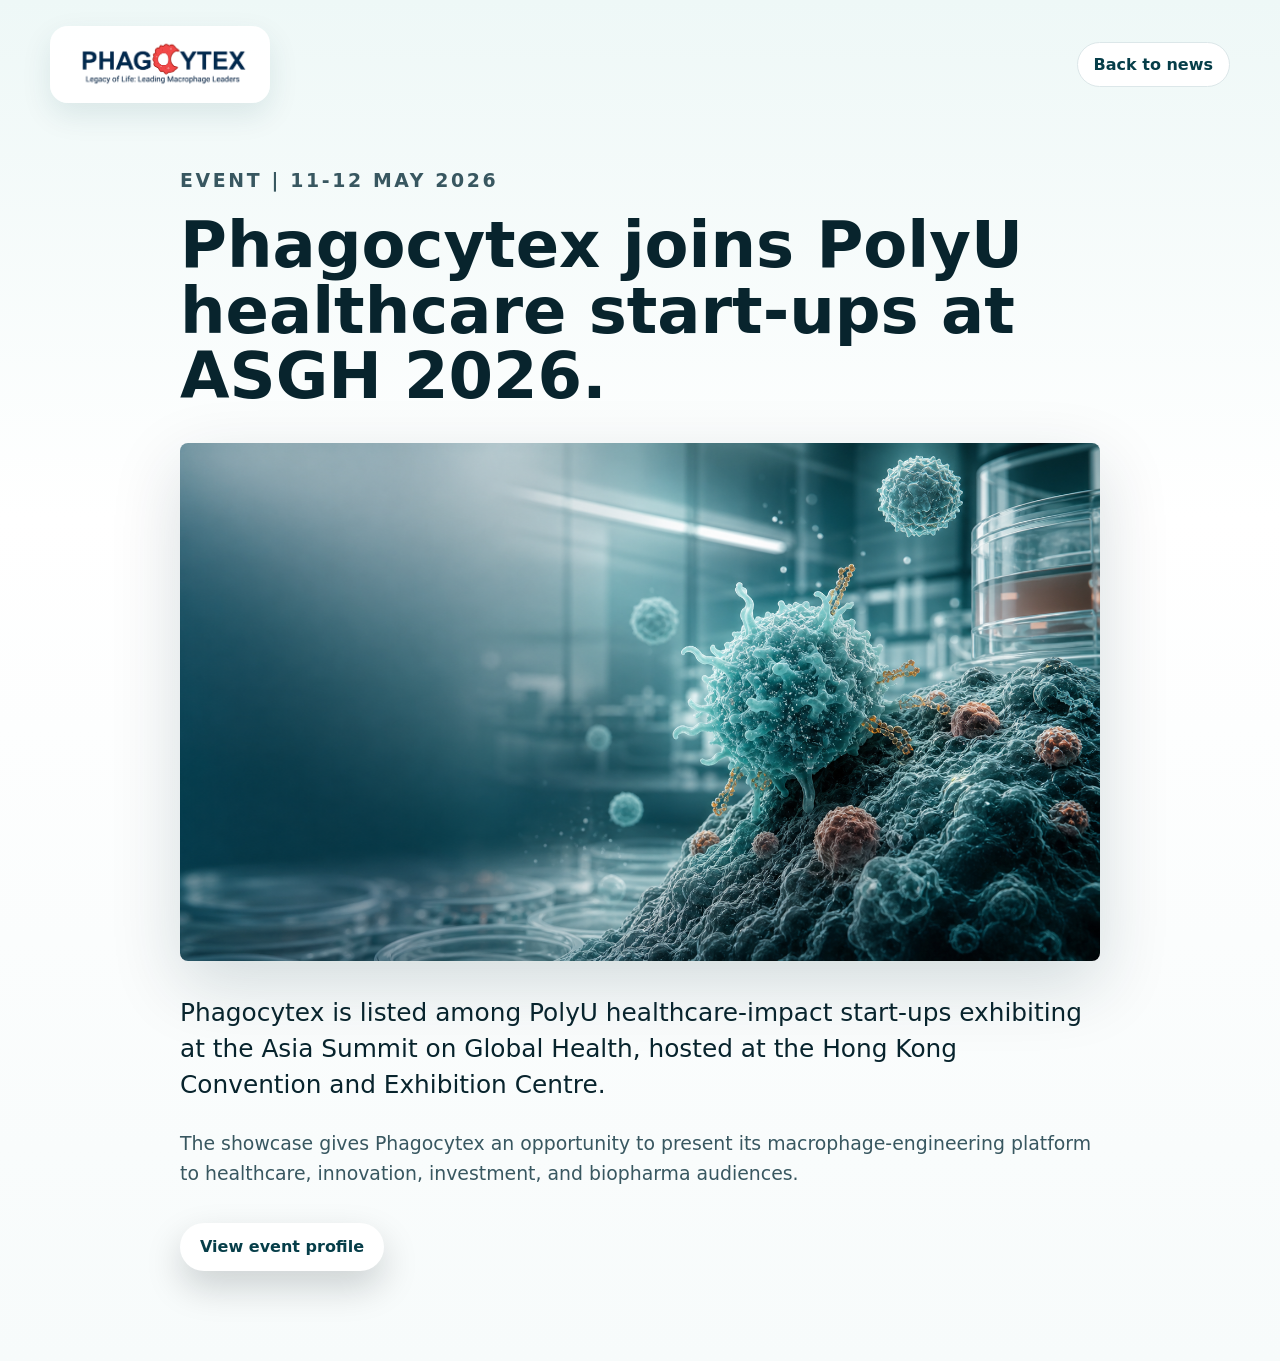
==== news/asgh-2026.html @ 5c6a705f "Initial website commit" ====
<!doctype html>
<html lang="en">
  <head>
    <meta charset="utf-8" />
    <meta name="viewport" content="width=device-width, initial-scale=1" />
    <title>ASGH 2026 | Phagocytex News</title>
    <link rel="stylesheet" href="../styles.css" />
  </head>
  <body class="detail-page">
    <header class="detail-header">
      <a class="brand" href="../index.html#top" aria-label="Phagocytex home">
        <img src="../assets/phagocytex-logo-transparent.png" alt="Phagocytex" />
      </a>
      <a class="detail-back" href="../index.html#news">Back to news</a>
    </header>
    <main class="news-detail">
      <p class="section-kicker">Event | 11-12 May 2026</p>
      <h1>Phagocytex joins PolyU healthcare start-ups at ASGH 2026.</h1>
      <img class="detail-hero-image" src="../assets/hero-biotech.png" alt="Healthcare innovation visual" />
      <p class="detail-lead">
        Phagocytex is listed among PolyU healthcare-impact start-ups exhibiting at the Asia Summit on Global Health,
        hosted at the Hong Kong Convention and Exhibition Centre.
      </p>
      <p>
        The showcase gives Phagocytex an opportunity to present its macrophage-engineering platform to healthcare,
        innovation, investment, and biopharma audiences.
      </p>
      <a
        class="button primary detail-button"
        href="https://www.polyu.edu.hk/kteo/about-kteo/news-and-events/events/2026/05/asgh/"
      >
        View event profile
      </a>
    </main>
  </body>
</html>
---- styles.css ----
:root {
  color-scheme: light;
  --ink: #08242d;
  --ink-soft: #385760;
  --muted: #6d8187;
  --line: #dce7e9;
  --paper: #f7fbfb;
  --white: #ffffff;
  --teal: #086d78;
  --teal-deep: #063e49;
  --teal-light: #d9f2ef;
  --cyan: #44b7bd;
  --amber: #c9923d;
  --shadow: 0 24px 70px rgba(4, 45, 55, 0.16);
  --radius: 8px;
  --max: 1180px;
}

* {
  box-sizing: border-box;
}

html {
  scroll-behavior: smooth;
}

body {
  margin: 0;
  background: var(--paper);
  color: var(--ink);
  font-family: "Inter", system-ui, -apple-system, BlinkMacSystemFont, "Segoe UI", sans-serif;
  line-height: 1.6;
}

body.nav-open {
  overflow: hidden;
}

.scroll-progress {
  position: fixed;
  z-index: 40;
  top: 0;
  left: 0;
  width: 100%;
  height: 3px;
  background: linear-gradient(90deg, var(--cyan), var(--amber));
  transform: scaleX(var(--scroll-progress, 0));
  transform-origin: left center;
}

a {
  color: inherit;
  text-decoration: none;
}

img {
  display: block;
  max-width: 100%;
}

.site-header {
  position: fixed;
  z-index: 20;
  top: 0;
  left: 0;
  right: 0;
  display: flex;
  align-items: center;
  justify-content: space-between;
  gap: 24px;
  padding: 18px clamp(20px, 4vw, 56px);
  color: var(--white);
  transition: background 180ms ease, box-shadow 180ms ease, color 180ms ease;
}

.site-header.is-scrolled,
.site-header.is-open {
  background: rgba(255, 255, 255, 0.94);
  color: var(--ink);
  box-shadow: 0 10px 30px rgba(6, 45, 54, 0.1);
  backdrop-filter: blur(16px);
}

.brand {
  display: inline-flex;
  align-items: center;
  min-width: max-content;
  border: 1px solid rgba(255, 255, 255, 0.72);
  border-radius: 18px;
  background: rgba(255, 255, 255, 0.94);
  box-shadow: 0 14px 35px rgba(0, 0, 0, 0.1);
  padding: 8px 16px;
}

.brand img {
  width: 186px;
  height: auto;
}

.main-nav {
  display: flex;
  align-items: center;
  gap: 26px;
  font-size: 0.92rem;
  font-weight: 600;
}

.main-nav a {
  opacity: 0.88;
}

.main-nav a:hover {
  opacity: 1;
}

.nav-cta {
  padding: 10px 16px;
  border: 1px solid currentColor;
  border-radius: 999px;
}

.nav-toggle {
  display: none;
  width: 44px;
  height: 44px;
  border: 1px solid rgba(255, 255, 255, 0.42);
  border-radius: 999px;
  background: rgba(255, 255, 255, 0.12);
  color: currentColor;
}

.site-header.is-scrolled .nav-toggle,
.site-header.is-open .nav-toggle {
  border-color: var(--line);
}

.nav-toggle span {
  display: block;
  width: 18px;
  height: 2px;
  margin: 4px auto;
  background: currentColor;
  border-radius: 99px;
}

.hero {
  position: relative;
  min-height: 760px;
  overflow: hidden;
  isolation: isolate;
  background: var(--teal-deep);
  color: var(--white);
}

.hero-media,
.hero-fallback,
.hero-overlay {
  position: absolute;
  inset: 0;
}

.hero-media,
.hero-fallback {
  width: 100%;
  height: 100%;
  object-fit: cover;
  object-position: 58% center;
  transform: scale(calc(1.04 + var(--hero-progress, 0) * 0.06)) translateY(calc(var(--hero-progress, 0) * 38px));
  transform-origin: center;
  transition: transform 120ms linear;
}

.hero-media {
  z-index: -2;
}

.hero-fallback {
  z-index: -3;
}

.hero-overlay {
  z-index: -1;
  background:
    linear-gradient(90deg, rgba(2, 28, 35, 0.92) 0%, rgba(4, 45, 54, 0.82) 33%, rgba(4, 45, 54, 0.38) 65%, rgba(2, 28, 35, 0.16) 100%),
    linear-gradient(180deg, rgba(3, 31, 39, 0.32) 0%, rgba(3, 31, 39, 0.05) 55%, rgba(3, 31, 39, 0.76) 100%);
}

.hero-content {
  width: min(660px, calc(100% - 40px));
  padding: 138px 0 170px;
  margin-left: clamp(20px, 7vw, 96px);
  transform: translateY(calc(var(--hero-progress, 0) * 28px));
  transition: transform 120ms linear;
}

.eyebrow,
.section-kicker {
  margin: 0 0 18px;
  color: var(--cyan);
  font-size: 0.78rem;
  font-weight: 800;
  letter-spacing: 0.14em;
  text-transform: uppercase;
}

.hero h1,
.section h2,
.contact h2 {
  margin: 0;
  line-height: 1.02;
  letter-spacing: 0;
}

.hero h1 {
  max-width: 760px;
  font-size: clamp(3rem, 6.2vw, 5.9rem);
}

.hero-copy {
  max-width: 590px;
  margin: 28px 0 0;
  color: rgba(255, 255, 255, 0.82);
  font-size: clamp(1.05rem, 1.4vw, 1.28rem);
}

.hero-actions {
  display: flex;
  flex-wrap: wrap;
  gap: 14px;
  margin-top: 36px;
}

.button {
  display: inline-flex;
  min-height: 48px;
  align-items: center;
  justify-content: center;
  border-radius: 999px;
  padding: 13px 20px;
  font-weight: 800;
  line-height: 1.2;
  transition: transform 180ms ease, box-shadow 180ms ease, background 180ms ease;
}

.button:hover {
  transform: translateY(-2px);
}

.reveal {
  opacity: 0;
  transform: translateY(32px) scale(0.985);
  transition:
    opacity 720ms ease,
    transform 720ms cubic-bezier(0.2, 0.72, 0.18, 1);
  transition-delay: calc(var(--reveal-index, 0) * 70ms);
}

.reveal.is-visible {
  opacity: 1;
  transform: translateY(0) scale(1);
}

.section-heading.reveal {
  transform: translateY(38px);
}

.study-hero-figure.reveal,
.news-card.reveal,
.study-card.reveal,
.feature-card.reveal {
  transform: translateY(42px) scale(0.97);
}

.study-hero-figure.reveal.is-visible,
.news-card.reveal.is-visible,
.study-card.reveal.is-visible,
.feature-card.reveal.is-visible {
  transform: translateY(0) scale(1);
}

.news-card.reveal .news-photo,
.study-card.reveal img,
.study-hero-figure.reveal img {
  transform: scale(1.04);
  transition: transform 900ms ease;
}

.news-card.reveal.is-visible .news-photo,
.study-card.reveal.is-visible img,
.study-hero-figure.reveal.is-visible img {
  transform: scale(1);
}

.metric.reveal strong {
  transform: translateY(10px);
  transition: transform 720ms ease;
}

.metric.reveal.is-visible strong {
  transform: translateY(0);
}

.button.primary {
  background: var(--white);
  color: var(--teal-deep);
  box-shadow: 0 16px 36px rgba(1, 18, 24, 0.18);
}

.button.secondary {
  border: 1px solid rgba(255, 255, 255, 0.46);
  color: var(--white);
}

.contact-card .button.primary {
  background: var(--teal-deep);
  color: var(--white);
  box-shadow: none;
}

.hero-panel {
  position: absolute;
  right: clamp(20px, 5vw, 72px);
  bottom: 30px;
  display: grid;
  width: min(760px, calc(100% - 40px));
  grid-template-columns: repeat(3, 1fr);
  border: 1px solid rgba(255, 255, 255, 0.2);
  border-radius: var(--radius);
  background: rgba(4, 34, 42, 0.58);
  box-shadow: 0 30px 90px rgba(0, 0, 0, 0.22);
  backdrop-filter: blur(18px);
  transform: translateY(calc(var(--hero-progress, 0) * -18px));
  transition: transform 120ms linear;
}

.hero-panel div {
  padding: 18px;
}

.hero-panel div + div {
  border-left: 1px solid rgba(255, 255, 255, 0.18);
}

.hero-panel strong {
  display: block;
  font-size: 1.18rem;
}

.hero-panel span {
  display: block;
  margin-top: 6px;
  color: rgba(255, 255, 255, 0.68);
  font-size: 0.88rem;
  line-height: 1.45;
}

.section {
  padding: 96px clamp(20px, 5vw, 72px);
}

.section-grid,
.section-heading,
.translation,
.contact,
.site-footer {
  width: min(var(--max), 100%);
  margin: 0 auto;
}

.section-grid {
  display: grid;
  grid-template-columns: 220px minmax(0, 1fr);
  gap: clamp(28px, 6vw, 72px);
  align-items: start;
}

.intro {
  background: var(--white);
}

.intro h2,
.section-heading h2,
.translation h2,
.contact h2 {
  color: var(--ink);
  font-size: clamp(2.1rem, 4vw, 4.4rem);
}

.intro p:not(.section-kicker),
.section-heading p:not(.section-kicker),
.translation p,
.contact p,
.feature-card p,
.study-card p,
.news-card p,
.science-flow p,
.team-grid p,
.timeline p {
  color: var(--ink-soft);
}

.intro p:not(.section-kicker) {
  max-width: 800px;
  margin: 24px 0 0;
  font-size: 1.18rem;
}

.platform-band {
  background: linear-gradient(180deg, #edf7f7 0%, #f7fbfb 100%);
}

.section-heading {
  margin-bottom: 44px;
}

.section-heading p:not(.section-kicker) {
  max-width: 760px;
  margin: 22px 0 0;
  font-size: 1.08rem;
}

.section-heading.narrow {
  max-width: 850px;
  margin-left: 0;
}

.feature-grid,
.team-grid {
  display: grid;
  width: min(var(--max), 100%);
  grid-template-columns: repeat(3, 1fr);
  gap: 18px;
  margin: 0 auto;
}

.feature-card,
.team-grid article,
.contact-card {
  border: 1px solid var(--line);
  border-radius: var(--radius);
  background: var(--white);
}

.feature-card {
  min-height: 310px;
  padding: 28px;
  box-shadow: 0 18px 45px rgba(6, 68, 78, 0.08);
}

.feature-icon {
  display: inline-grid;
  width: 52px;
  height: 52px;
  place-items: center;
  border-radius: 50%;
  background: var(--teal-light);
  color: var(--teal);
  font-weight: 800;
}

.feature-card h3,
.science-flow h3,
.team-grid h3,
.contact-card h3 {
  margin: 26px 0 10px;
  color: var(--ink);
  font-size: 1.32rem;
  line-height: 1.2;
}

.science {
  overflow: hidden;
  background: var(--white);
}

.science-flow {
  display: grid;
  width: min(var(--max), 100%);
  grid-template-columns: repeat(3, 1fr);
  gap: 1px;
  margin: 0 auto;
  border: 1px solid var(--line);
  border-radius: var(--radius);
  background: var(--line);
  overflow: hidden;
}

.science-flow article {
  position: relative;
  min-height: 270px;
  padding: 34px;
  background: var(--white);
}

.science-flow article::after {
  content: "";
  position: absolute;
  top: 41px;
  right: -14px;
  z-index: 2;
  width: 28px;
  height: 28px;
  border-top: 1px solid var(--line);
  border-right: 1px solid var(--line);
  background: var(--white);
  transform: rotate(45deg);
}

.science-flow article:last-child::after {
  display: none;
}

.science-flow span,
.study-card span,
.timeline span {
  color: var(--amber);
  font-size: 0.78rem;
  font-weight: 800;
  letter-spacing: 0.12em;
  text-transform: uppercase;
}

.concept-study {
  background:
    linear-gradient(180deg, #f7fbfb 0%, #ffffff 48%, #eef8f7 100%);
}

.study-hero-figure,
.study-grid {
  width: min(var(--max), 100%);
  margin: 0 auto;
}

.study-hero-figure {
  overflow: hidden;
  border: 1px solid var(--line);
  border-radius: var(--radius);
  background: var(--white);
  box-shadow: 0 22px 60px rgba(6, 68, 78, 0.1);
}

.study-hero-figure img {
  width: 100%;
  background: var(--white);
}

.study-hero-figure figcaption {
  margin: 0;
  padding: 18px 22px;
  border-top: 1px solid var(--line);
  color: var(--ink-soft);
  font-size: 0.95rem;
}

.study-grid {
  display: grid;
  grid-template-columns: repeat(3, 1fr);
  gap: 18px;
  margin-top: 22px;
}

.study-card {
  overflow: hidden;
  border: 1px solid var(--line);
  border-radius: var(--radius);
  background: var(--white);
  box-shadow: 0 18px 45px rgba(6, 68, 78, 0.08);
}

.study-card img {
  width: 100%;
  aspect-ratio: 16 / 9;
  object-fit: contain;
  background: #ffffff;
  border-bottom: 1px solid var(--line);
}

.study-card div {
  padding: 22px;
}

.study-card h3 {
  margin: 10px 0;
  color: var(--ink);
  font-size: 1.2rem;
  line-height: 1.25;
}

.study-card p {
  margin: 0;
  font-size: 0.95rem;
}

.metrics {
  display: grid;
  grid-template-columns: repeat(3, 1fr);
  gap: 1px;
  padding-top: 0;
  padding-bottom: 0;
  background: var(--teal-deep);
}

.metric {
  padding: 54px clamp(24px, 4vw, 58px);
  color: var(--white);
}

.metric + .metric {
  border-left: 1px solid rgba(255, 255, 255, 0.12);
}

.metric strong {
  display: block;
  color: var(--white);
  font-size: clamp(3rem, 5vw, 5rem);
  line-height: 1;
}

.metric span {
  display: block;
  max-width: 360px;
  margin-top: 14px;
  color: rgba(255, 255, 255, 0.68);
}

.translation {
  display: grid;
  grid-template-columns: minmax(0, 0.95fr) minmax(320px, 0.78fr);
  gap: clamp(32px, 7vw, 92px);
  align-items: center;
}

.translation-copy p:not(.section-kicker) {
  max-width: 680px;
  margin-top: 24px;
  font-size: 1.08rem;
}

.timeline {
  border-left: 2px solid var(--teal-light);
}

.timeline-item {
  position: relative;
  padding: 0 0 32px 30px;
}

.timeline-item:last-child {
  padding-bottom: 0;
}

.timeline-item::before {
  content: "";
  position: absolute;
  left: -9px;
  top: 5px;
  width: 16px;
  height: 16px;
  border: 4px solid var(--paper);
  border-radius: 50%;
  background: var(--teal);
}

.timeline p {
  margin: 7px 0 0;
}

.timeline a {
  display: inline-flex;
  margin-left: 6px;
  color: var(--teal);
  font-weight: 800;
}

.news {
  background: var(--white);
}

.news-grid {
  display: grid;
  width: min(var(--max), 100%);
  grid-template-columns: 1.08fr 1fr 1fr;
  gap: 18px;
  margin: 0 auto;
}

.news-card {
  display: flex;
  min-height: 330px;
  flex-direction: column;
  align-items: flex-start;
  border: 1px solid var(--line);
  border-radius: var(--radius);
  background: var(--paper);
  overflow: hidden;
  box-shadow: 0 18px 45px rgba(6, 68, 78, 0.07);
  text-decoration: none;
  transition: transform 180ms ease, box-shadow 180ms ease, border-color 180ms ease;
}

.news-card:hover {
  border-color: rgba(8, 109, 120, 0.28);
  box-shadow: 0 24px 60px rgba(6, 68, 78, 0.13);
  transform: translateY(-3px);
}

.news-card.featured {
  grid-row: span 2;
  background:
    linear-gradient(160deg, rgba(6, 62, 73, 0.97), rgba(8, 109, 120, 0.88)),
    radial-gradient(circle at 88% 10%, rgba(68, 183, 189, 0.35), transparent 32%);
  color: var(--white);
}

.news-photo {
  width: 100%;
  aspect-ratio: 16 / 9;
  object-fit: cover;
  background: var(--white);
  border-bottom: 1px solid rgba(8, 109, 120, 0.12);
}

.news-card.featured .news-photo {
  aspect-ratio: 1.55 / 1;
  border-bottom-color: rgba(255, 255, 255, 0.14);
}

.news-photo.logo-photo {
  object-fit: contain;
  padding: 32px;
  background: var(--white);
}

.news-meta {
  display: flex;
  width: 100%;
  align-items: center;
  justify-content: space-between;
  gap: 18px;
  margin: 24px 26px 18px;
}

.news-meta span,
.news-meta time {
  font-size: 0.76rem;
  font-weight: 800;
  letter-spacing: 0.1em;
  text-transform: uppercase;
}

.news-meta span {
  color: var(--amber);
}

.news-meta time {
  color: var(--muted);
}

.news-card.featured .news-meta time,
.news-card.featured p {
  color: rgba(255, 255, 255, 0.72);
}

.news-card h3 {
  margin: 0 26px 28px;
  color: var(--ink);
  font-size: clamp(1.35rem, 2vw, 1.8rem);
  line-height: 1.16;
}

.news-card.featured h3 {
  color: var(--white);
  font-size: clamp(2rem, 3vw, 3rem);
}

.news-card p {
  margin: 18px 26px 0;
}

.team {
  background: var(--white);
}

.team-grid {
  grid-template-columns: repeat(4, 1fr);
}

.team-grid article {
  padding: 24px;
}

.team-grid h3 {
  margin-top: 0;
  font-size: 1.08rem;
}

.team-grid p {
  margin-bottom: 0;
  font-size: 0.93rem;
}

.contact {
  display: grid;
  grid-template-columns: minmax(0, 0.82fr) minmax(420px, 0.9fr);
  gap: clamp(28px, 7vw, 96px);
  align-items: center;
  margin-bottom: 82px;
  padding: clamp(42px, 6vw, 72px);
  border-radius: var(--radius);
  background:
    linear-gradient(135deg, rgba(217, 242, 239, 0.92), rgba(255, 255, 255, 0.96)),
    radial-gradient(circle at 88% 8%, rgba(68, 183, 189, 0.22), transparent 28%);
  box-shadow: var(--shadow);
}

.contact p {
  max-width: 700px;
  font-size: 1.08rem;
}

.contact-card {
  padding: 28px;
  box-shadow: 0 18px 45px rgba(6, 68, 78, 0.08);
}

.contact-card h3 {
  margin-top: 0;
}

.contact-card p {
  margin-bottom: 22px;
  font-size: 0.98rem;
}

.contact-form {
  display: grid;
  grid-template-columns: repeat(2, 1fr);
  gap: 14px;
}

.contact-form label {
  display: grid;
  gap: 7px;
  color: var(--ink);
  font-size: 0.86rem;
  font-weight: 800;
}

.contact-form label.full,
.contact-form .button,
.form-note {
  grid-column: 1 / -1;
}

.contact-form input,
.contact-form select,
.contact-form textarea {
  width: 100%;
  border: 1px solid var(--line);
  border-radius: var(--radius);
  background: var(--paper);
  color: var(--ink);
  font: inherit;
  font-size: 0.96rem;
  outline: 0;
  padding: 12px 13px;
  transition: border-color 160ms ease, box-shadow 160ms ease, background 160ms ease;
}

.contact-form textarea {
  min-height: 136px;
  resize: vertical;
}

.contact-form input:focus,
.contact-form select:focus,
.contact-form textarea:focus {
  border-color: rgba(8, 109, 120, 0.55);
  background: var(--white);
  box-shadow: 0 0 0 4px rgba(68, 183, 189, 0.14);
}

.contact-form .button {
  width: 100%;
  margin-top: 4px;
  border: 0;
  cursor: pointer;
}

.form-note {
  margin: 0;
  color: var(--muted);
  font-size: 0.86rem;
}

.form-note.is-success {
  color: var(--teal);
  font-weight: 800;
}

.source-link {
  display: inline-flex;
  margin-top: 18px;
  color: var(--teal);
  font-size: 0.94rem;
  font-weight: 800;
}

.site-footer {
  display: flex;
  justify-content: space-between;
  gap: 28px;
  padding: 34px clamp(20px, 5vw, 72px) 46px;
  color: var(--muted);
  font-size: 0.88rem;
}

.site-footer p {
  margin: 0;
}

.site-footer p:first-child {
  color: var(--ink);
  font-weight: 800;
}

.detail-page {
  background: linear-gradient(180deg, #eef8f7 0%, #ffffff 38%, #f7fbfb 100%);
}

.detail-header {
  display: flex;
  width: min(var(--max), calc(100% - 40px));
  align-items: center;
  justify-content: space-between;
  gap: 20px;
  margin: 0 auto;
  padding: 26px 0;
}

.detail-header .brand {
  box-shadow: 0 12px 30px rgba(6, 68, 78, 0.1);
}

.detail-back {
  display: inline-flex;
  min-height: 42px;
  align-items: center;
  border: 1px solid var(--line);
  border-radius: 999px;
  background: var(--white);
  color: var(--teal-deep);
  font-weight: 800;
  padding: 9px 16px;
}

.news-detail {
  width: min(920px, calc(100% - 40px));
  margin: 36px auto 90px;
}

.news-detail h1 {
  margin: 0;
  color: var(--ink);
  font-size: clamp(2.6rem, 5vw, 5.4rem);
  line-height: 1.02;
}

.detail-hero-image {
  width: 100%;
  max-height: 620px;
  margin: 34px 0;
  border-radius: var(--radius);
  object-fit: cover;
  box-shadow: var(--shadow);
}

.detail-hero-image.logo-detail {
  max-height: 320px;
  padding: clamp(36px, 8vw, 80px);
  background: var(--white);
  object-fit: contain;
}

.news-detail p {
  color: var(--ink-soft);
  font-size: clamp(1.02rem, 1.5vw, 1.18rem);
}

.news-detail .detail-lead {
  color: var(--ink);
  font-size: clamp(1.18rem, 2vw, 1.55rem);
  line-height: 1.45;
}

.detail-facts {
  display: grid;
  grid-template-columns: repeat(4, 1fr);
  gap: 1px;
  margin: 30px 0;
  border: 1px solid var(--line);
  border-radius: var(--radius);
  background: var(--line);
  overflow: hidden;
}

.detail-facts div {
  min-height: 132px;
  background: var(--white);
  padding: 22px;
}

.detail-facts strong {
  display: block;
  color: var(--teal-deep);
  font-size: clamp(1.6rem, 3vw, 2.6rem);
  line-height: 1;
}

.detail-facts span {
  display: block;
  margin-top: 12px;
  color: var(--ink-soft);
  font-size: 0.95rem;
}

.detail-button {
  margin-top: 16px;
  background: var(--teal-deep);
  color: var(--white);
}

@media (max-width: 980px) {
  .site-header {
    padding: 14px 20px;
  }

  .nav-toggle {
    display: inline-block;
  }

  .main-nav {
    position: fixed;
    inset: 70px 14px auto;
    display: none;
    flex-direction: column;
    align-items: stretch;
    gap: 0;
    padding: 12px;
    border: 1px solid var(--line);
    border-radius: var(--radius);
    background: var(--white);
    color: var(--ink);
    box-shadow: var(--shadow);
  }

  .main-nav.is-open {
    display: flex;
  }

  .main-nav a {
    padding: 14px;
  }

  .nav-cta {
    border-color: var(--line);
    border-radius: var(--radius);
  }

  .hero {
    min-height: 740px;
  }

  .hero-content {
    padding-top: 136px;
    padding-bottom: 245px;
    margin-left: 20px;
  }

  .hero-panel {
    left: 20px;
    right: 20px;
    bottom: 24px;
    grid-template-columns: 1fr;
  }

  .hero-panel div + div {
    border-top: 1px solid rgba(255, 255, 255, 0.18);
    border-left: 0;
  }

  .section-grid,
  .translation,
  .contact {
    grid-template-columns: 1fr;
  }

  .feature-grid,
  .science-flow,
  .study-grid,
  .news-grid,
  .team-grid,
  .metrics {
    grid-template-columns: 1fr;
  }

  .news-card.featured {
    grid-row: auto;
  }

  .science-flow article::after {
    top: auto;
    right: calc(50% - 14px);
    bottom: -14px;
    transform: rotate(135deg);
  }

  .metric + .metric {
    border-top: 1px solid rgba(255, 255, 255, 0.12);
    border-left: 0;
  }

  .contact {
    padding: 28px 22px;
    width: calc(100% - 40px);
  }

  .contact-form {
    grid-template-columns: 1fr;
  }

  .detail-facts {
    grid-template-columns: repeat(2, 1fr);
  }

  .site-footer {
    flex-direction: column;
  }
}

@media (max-width: 620px) {
  .brand {
    border-radius: 16px;
    padding: 7px 12px;
  }

  .brand img {
    width: 156px;
  }

  .hero {
    min-height: auto;
    padding-bottom: 20px;
  }

  .hero-content {
    width: auto;
    padding: 132px 20px 26px;
    margin-left: 0;
  }

  .hero h1 {
    font-size: 3rem;
  }

  .hero-copy {
    font-size: 1rem;
  }

  .hero-actions,
  .button {
    width: 100%;
  }

  .hero-panel {
    position: relative;
    right: auto;
    bottom: auto;
    left: auto;
    width: auto;
    margin: 0 20px;
  }

  .hero-media,
  .hero-fallback {
    object-position: 66% center;
  }

  .section {
    padding-top: 68px;
    padding-bottom: 68px;
  }

  .intro h2,
  .section-heading h2,
  .translation h2,
  .contact h2 {
    font-size: 2.25rem;
  }

  .feature-card,
  .science-flow article,
  .team-grid article,
  .contact-card {
    padding: 22px;
  }

  .study-hero-figure figcaption,
  .study-card div {
    padding: 18px;
  }

  .detail-facts {
    grid-template-columns: 1fr;
  }

}

@media (prefers-reduced-motion: reduce) {
  html {
    scroll-behavior: auto;
  }

  *,
  *::before,
  *::after {
    animation-duration: 0.001ms !important;
    animation-iteration-count: 1 !important;
    scroll-behavior: auto !important;
    transition-duration: 0.001ms !important;
  }

  .reveal {
    opacity: 1;
    transform: none;
  }
}
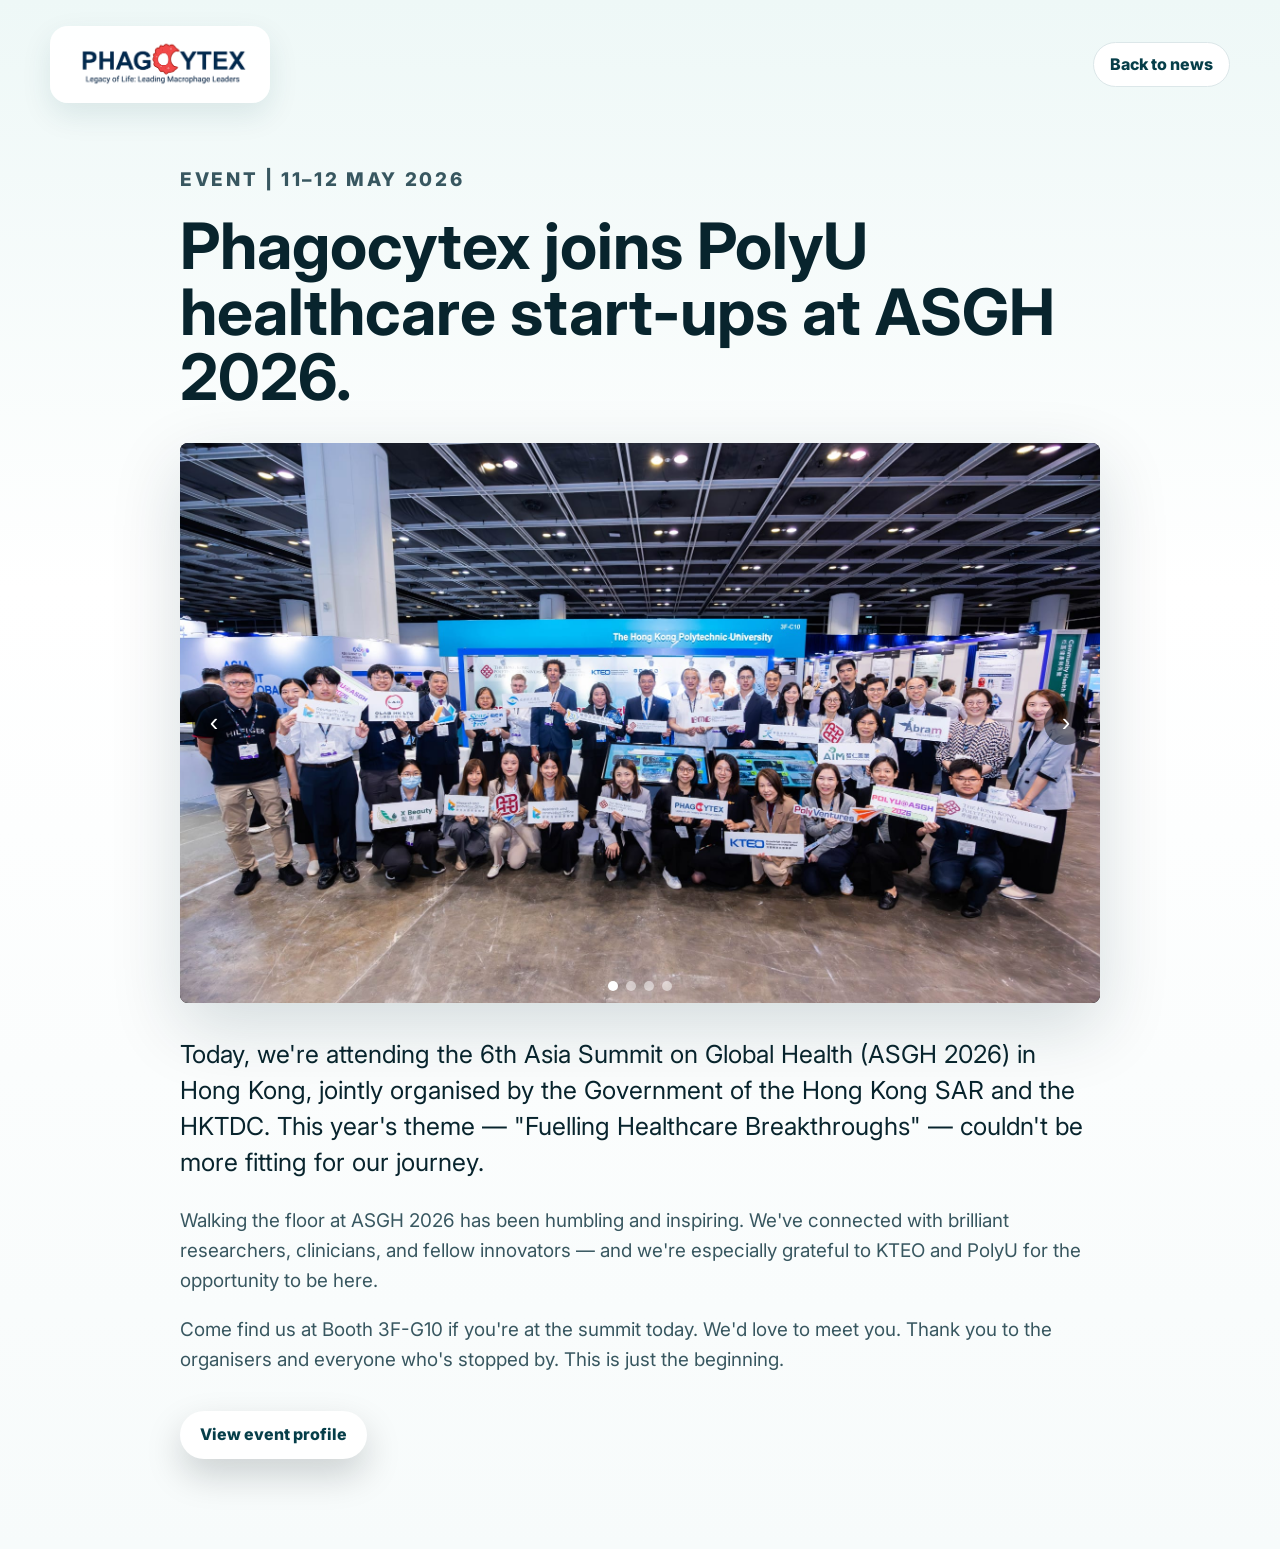
==== commit 0cbac397: "Update Phagocytex website" ====
--- a/news/asgh-2026.html
+++ b/news/asgh-2026.html
@@ -4,6 +4,12 @@
     <meta charset="utf-8" />
     <meta name="viewport" content="width=device-width, initial-scale=1" />
     <title>ASGH 2026 | Phagocytex News</title>
+    <link rel="preconnect" href="https://fonts.googleapis.com" />
+    <link rel="preconnect" href="https://fonts.gstatic.com" crossorigin />
+    <link
+      href="https://fonts.googleapis.com/css2?family=Inter:wght@400;500;600;700;800&display=swap"
+      rel="stylesheet"
+    />
     <link rel="stylesheet" href="../styles.css" />
   </head>
   <body class="detail-page">
@@ -13,24 +19,72 @@
       </a>
       <a class="detail-back" href="../index.html#news">Back to news</a>
     </header>
+
     <main class="news-detail">
-      <p class="section-kicker">Event | 11-12 May 2026</p>
+      <p class="section-kicker">Event | 11–12 May 2026</p>
       <h1>Phagocytex joins PolyU healthcare start-ups at ASGH 2026.</h1>
-      <img class="detail-hero-image" src="../assets/hero-biotech.png" alt="Healthcare innovation visual" />
+
+      <div class="slideshow">
+        <div class="slideshow-track">
+          <img src="../assets/AGH1.jpeg" alt="Phagocytex team at ASGH 2026 booth" />
+          <img src="../assets/AGH2.jpeg" alt="Phagocytex exhibition display at ASGH 2026" />
+          <img src="../assets/AGH3.jpeg" alt="Phagocytex team presenting at ASGH 2026" />
+          <img src="../assets/AGH4.jpeg" alt="Phagocytex team at the ASGH 2026 main stage" />
+        </div>
+        <button class="slideshow-btn prev" aria-label="Previous slide">&#8249;</button>
+        <button class="slideshow-btn next" aria-label="Next slide">&#8250;</button>
+        <div class="slideshow-dots">
+          <span class="dot active"></span>
+          <span class="dot"></span>
+          <span class="dot"></span>
+          <span class="dot"></span>
+        </div>
+      </div>
+
       <p class="detail-lead">
-        Phagocytex is listed among PolyU healthcare-impact start-ups exhibiting at the Asia Summit on Global Health,
-        hosted at the Hong Kong Convention and Exhibition Centre.
+        Today, we're attending the 6th Asia Summit on Global Health (ASGH 2026) in Hong Kong, jointly organised by the
+        Government of the Hong Kong SAR and the HKTDC. This year's theme — "Fuelling Healthcare Breakthroughs" —
+        couldn't be more fitting for our journey.
       </p>
+
       <p>
-        The showcase gives Phagocytex an opportunity to present its macrophage-engineering platform to healthcare,
-        innovation, investment, and biopharma audiences.
+        Walking the floor at ASGH 2026 has been humbling and inspiring. We've connected with brilliant researchers,
+        clinicians, and fellow innovators — and we're especially grateful to KTEO and PolyU for the opportunity to be
+        here.
       </p>
+
+      <p>
+        Come find us at Booth 3F-G10 if you're at the summit today. We'd love to meet you. Thank you to the organisers
+        and everyone who's stopped by. This is just the beginning.
+      </p>
+
       <a
         class="button primary detail-button"
         href="https://www.polyu.edu.hk/kteo/about-kteo/news-and-events/events/2026/05/asgh/"
+        target="_blank"
+        rel="noopener"
       >
         View event profile
       </a>
     </main>
+
+    <script>
+      const track = document.querySelector('.slideshow-track');
+      const dots = document.querySelectorAll('.slideshow-dots .dot');
+      let current = 0;
+      const total = track.children.length;
+
+      function goTo(n) {
+        current = (n + total) % total;
+        track.style.transform = `translateX(-${current * 100}%)`;
+        dots.forEach((d, i) => d.classList.toggle('active', i === current));
+      }
+
+      document.querySelector('.slideshow-btn.prev').addEventListener('click', () => goTo(current - 1));
+      document.querySelector('.slideshow-btn.next').addEventListener('click', () => goTo(current + 1));
+      dots.forEach((d, i) => d.addEventListener('click', () => goTo(i)));
+
+      setInterval(() => goTo(current + 1), 4000);
+    </script>
   </body>
 </html>
--- a/styles.css
+++ b/styles.css
@@ -248,11 +248,11 @@
 
 .reveal {
   opacity: 0;
-  transform: translateY(32px) scale(0.985);
+  transform: translateY(36px) scale(0.985);
   transition:
-    opacity 720ms ease,
-    transform 720ms cubic-bezier(0.2, 0.72, 0.18, 1);
-  transition-delay: calc(var(--reveal-index, 0) * 70ms);
+    opacity 750ms ease,
+    transform 750ms cubic-bezier(0.16, 1, 0.3, 1);
+  transition-delay: calc(var(--reveal-index, 0) * 80ms);
 }
 
 .reveal.is-visible {
@@ -260,29 +260,62 @@
   transform: translateY(0) scale(1);
 }
 
+/* Directional variants */
+.reveal--left {
+  transform: translateX(-48px) scale(0.97);
+}
+.reveal--right {
+  transform: translateX(48px) scale(0.97);
+}
+.reveal--left.is-visible,
+.reveal--right.is-visible {
+  transform: translateX(0) scale(1);
+}
+
 .section-heading.reveal {
-  transform: translateY(38px);
+  transform: translateY(44px);
 }
 
 .study-hero-figure.reveal,
 .news-card.reveal,
 .study-card.reveal,
-.feature-card.reveal {
-  transform: translateY(42px) scale(0.97);
+.feature-card.reveal,
+.pipeline-board.reveal {
+  transform: translateY(48px) scale(0.96);
 }
 
 .study-hero-figure.reveal.is-visible,
 .news-card.reveal.is-visible,
 .study-card.reveal.is-visible,
-.feature-card.reveal.is-visible {
+.feature-card.reveal.is-visible,
+.pipeline-board.reveal.is-visible {
   transform: translateY(0) scale(1);
 }
 
+/* Feature cards: left → up → right */
+.feature-card.reveal:nth-child(1) { transform: translateX(-48px) scale(0.97); }
+.feature-card.reveal:nth-child(3) { transform: translateX(48px) scale(0.97); }
+.feature-card.reveal:nth-child(1).is-visible,
+.feature-card.reveal:nth-child(3).is-visible { transform: translateX(0) scale(1); }
+
+/* Science flow articles: left → up → right */
+.science-flow article.reveal:nth-child(1) { transform: translateX(-52px); }
+.science-flow article.reveal:nth-child(3) { transform: translateX(52px); }
+.science-flow article.reveal:nth-child(1).is-visible,
+.science-flow article.reveal:nth-child(3).is-visible { transform: translateX(0); }
+
+/* Team grid: alternate left/right */
+.team-grid article.reveal:nth-child(odd)  { transform: translateX(-40px); }
+.team-grid article.reveal:nth-child(even) { transform: translateX(40px); }
+.team-grid article.reveal:nth-child(odd).is-visible,
+.team-grid article.reveal:nth-child(even).is-visible { transform: translateX(0); }
+
+/* Image zoom-in on cards */
 .news-card.reveal .news-photo,
 .study-card.reveal img,
 .study-hero-figure.reveal img {
-  transform: scale(1.04);
-  transition: transform 900ms ease;
+  transform: scale(1.06);
+  transition: transform 950ms cubic-bezier(0.16, 1, 0.3, 1);
 }
 
 .news-card.reveal.is-visible .news-photo,
@@ -291,13 +324,39 @@
   transform: scale(1);
 }
 
+/* Metric counter pop */
 .metric.reveal strong {
-  transform: translateY(10px);
-  transition: transform 720ms ease;
+  transform: translateY(12px);
+  transition: transform 750ms cubic-bezier(0.16, 1, 0.3, 1);
 }
 
 .metric.reveal.is-visible strong {
   transform: translateY(0);
+}
+
+/* Parallax on study hero image */
+.study-hero-figure img {
+  will-change: transform;
+  transition: transform 0.1s linear;
+}
+
+/* Hero panel items slide in from the right */
+.hero-panel > div.reveal {
+  transform: translateX(40px);
+}
+.hero-panel > div.reveal.is-visible {
+  transform: translateX(0);
+}
+
+/* Intro section: kicker from left, text from right */
+.intro .section-grid > *:first-child.reveal {
+  transform: translateX(-36px);
+}
+.intro .section-grid > *:last-child.reveal {
+  transform: translateX(36px);
+}
+.intro .section-grid > *.reveal.is-visible {
+  transform: translateX(0);
 }
 
 .button.primary {
@@ -395,6 +454,8 @@
 .news-card p,
 .science-flow p,
 .team-grid p,
+.pipeline-program span,
+.pipeline-legend p,
 .timeline p {
   color: var(--ink-soft);
 }
@@ -679,7 +740,7 @@
 .news-grid {
   display: grid;
   width: min(var(--max), 100%);
-  grid-template-columns: 1.08fr 1fr 1fr;
+  grid-template-columns: repeat(3, 1fr);
   gap: 18px;
   margin: 0 auto;
 }
@@ -705,7 +766,7 @@
 }
 
 .news-card.featured {
-  grid-row: span 2;
+  grid-row: auto;
   background:
     linear-gradient(160deg, rgba(6, 62, 73, 0.97), rgba(8, 109, 120, 0.88)),
     radial-gradient(circle at 88% 10%, rgba(68, 183, 189, 0.35), transparent 32%);
@@ -733,8 +794,10 @@
 
 .news-meta {
   display: flex;
-  width: 100%;
+  width: auto;
   align-items: center;
+  flex-wrap: nowrap;
+  overflow: hidden;
   justify-content: space-between;
   gap: 18px;
   margin: 24px 26px 18px;
@@ -770,7 +833,7 @@
 
 .news-card.featured h3 {
   color: var(--white);
-  font-size: clamp(2rem, 3vw, 3rem);
+  font-size: clamp(1.35rem, 2vw, 1.8rem);
 }
 
 .news-card p {
@@ -797,6 +860,170 @@
 .team-grid p {
   margin-bottom: 0;
   font-size: 0.93rem;
+}
+
+.pipeline {
+  background:
+    linear-gradient(180deg, #f7fbfb 0%, #ffffff 100%);
+}
+
+.pipeline-board {
+  width: min(var(--max), 100%);
+  margin: 0 auto;
+  padding: clamp(18px, 3vw, 32px);
+  border: 1px solid var(--line);
+  border-radius: var(--radius);
+  background: var(--white);
+  box-shadow: 0 20px 60px rgba(6, 68, 78, 0.08);
+}
+
+.pipeline-axis,
+.pipeline-row {
+  display: grid;
+  grid-template-columns: 190px repeat(4, minmax(0, 1fr));
+  gap: 0;
+}
+
+.pipeline-axis {
+  margin-bottom: 12px;
+  color: var(--teal-deep);
+  font-size: 0.82rem;
+  font-weight: 800;
+  letter-spacing: 0.08em;
+  text-transform: uppercase;
+}
+
+.pipeline-axis span:not(:first-child) {
+  padding: 0 18px 12px;
+  border-bottom: 1px solid var(--line);
+}
+
+.pipeline-row {
+  min-height: 92px;
+  align-items: center;
+  border-bottom: 1px solid rgba(220, 231, 233, 0.84);
+}
+
+.pipeline-row:last-of-type {
+  border-bottom: 0;
+}
+
+.pipeline-program {
+  padding-right: 22px;
+}
+
+.pipeline-program strong {
+  display: block;
+  color: var(--ink);
+  font-size: clamp(1.05rem, 1.6vw, 1.35rem);
+  line-height: 1.18;
+}
+
+.pipeline-program span {
+  display: block;
+  margin-top: 5px;
+  font-size: 0.88rem;
+}
+
+.pipeline-track {
+  position: relative;
+  grid-column: 2 / -1;
+  min-height: 46px;
+  border-left: 1px solid rgba(220, 231, 233, 0.82);
+  background:
+    linear-gradient(90deg, rgba(220, 231, 233, 0.82) 1px, transparent 1px) 0 0 / 25% 100%;
+}
+
+.pipeline-track::before {
+  content: "";
+  position: absolute;
+  top: 50%;
+  right: 0;
+  left: 0;
+  height: 10px;
+  border-radius: 999px;
+  background: #edf4f5;
+  transform: translateY(-50%);
+}
+
+.pipeline-progress {
+  position: absolute;
+  top: 50%;
+  left: 0;
+  width: var(--progress);
+  height: 14px;
+  border-radius: 999px 0 0 999px;
+  background: linear-gradient(90deg, var(--teal), var(--cyan));
+  box-shadow: 0 10px 22px rgba(8, 109, 120, 0.18);
+  transform: translateY(-50%);
+}
+
+.pipeline-progress::after {
+  content: "";
+  position: absolute;
+  top: 50%;
+  right: -15px;
+  border-top: 14px solid transparent;
+  border-bottom: 14px solid transparent;
+  border-left: 20px solid var(--cyan);
+  transform: translateY(-50%);
+}
+
+.pipeline-progress-soft {
+  background: linear-gradient(90deg, var(--teal-deep), var(--amber));
+}
+
+.pipeline-progress-soft::after {
+  border-left-color: var(--amber);
+}
+
+.pipeline-stage {
+  position: absolute;
+  top: 50%;
+  left: min(calc(var(--progress) + 30px), calc(100% - 116px));
+  z-index: 1;
+  padding: 6px 10px;
+  border: 1px solid rgba(8, 109, 120, 0.2);
+  border-radius: var(--radius);
+  background: rgba(255, 255, 255, 0.92);
+  color: var(--teal-deep);
+  font-size: 0.78rem;
+  font-weight: 800;
+  line-height: 1;
+  box-shadow: 0 8px 24px rgba(6, 68, 78, 0.08);
+  transform: translateY(-50%);
+}
+
+.pipeline-stage-soft {
+  border-color: rgba(201, 146, 61, 0.28);
+  color: #835f29;
+}
+
+.pipeline-mobile-axis {
+  display: none;
+}
+
+.pipeline-legend {
+  display: flex;
+  align-items: center;
+  gap: 10px;
+  margin-top: 22px;
+  padding-top: 20px;
+  border-top: 1px solid var(--line);
+}
+
+.legend-dot {
+  width: 10px;
+  height: 10px;
+  flex: 0 0 auto;
+  border-radius: 50%;
+  background: var(--cyan);
+  box-shadow: 0 0 0 5px rgba(68, 183, 189, 0.16);
+}
+
+.pipeline-legend p {
+  margin: 0;
+  font-size: 0.92rem;
 }
 
 .contact {
@@ -975,6 +1202,67 @@
   box-shadow: var(--shadow);
 }
 
+/* Slideshow */
+.slideshow {
+  position: relative;
+  width: 100%;
+  margin: 34px 0;
+  border-radius: var(--radius);
+  overflow: hidden;
+  box-shadow: var(--shadow);
+  background: #000;
+}
+.slideshow-track {
+  display: flex;
+  transition: transform 0.5s cubic-bezier(.4,0,.2,1);
+}
+.slideshow-track img {
+  min-width: 100%;
+  width: 100%;
+  max-height: 560px;
+  object-fit: cover;
+  display: block;
+}
+.slideshow-btn {
+  position: absolute;
+  top: 50%;
+  transform: translateY(-50%);
+  background: rgba(0,0,0,0.45);
+  color: #fff;
+  border: none;
+  border-radius: 50%;
+  width: 44px;
+  height: 44px;
+  font-size: 1.6rem;
+  line-height: 1;
+  cursor: pointer;
+  display: flex;
+  align-items: center;
+  justify-content: center;
+  transition: background 0.2s;
+  z-index: 2;
+}
+.slideshow-btn:hover { background: rgba(0,0,0,0.7); }
+.slideshow-btn.prev { left: 12px; }
+.slideshow-btn.next { right: 12px; }
+.slideshow-dots {
+  position: absolute;
+  bottom: 12px;
+  left: 50%;
+  transform: translateX(-50%);
+  display: flex;
+  gap: 8px;
+}
+.slideshow-dots .dot {
+  width: 10px;
+  height: 10px;
+  border-radius: 50%;
+  background: rgba(255,255,255,0.5);
+  cursor: pointer;
+  transition: background 0.2s;
+}
+.slideshow-dots .dot.active { background: #fff; }
+
 .detail-hero-image.logo-detail {
   max-height: 320px;
   padding: clamp(36px, 8vw, 80px);
@@ -1104,6 +1392,21 @@
     grid-template-columns: 1fr;
   }
 
+  .pipeline-axis,
+  .pipeline-row {
+    grid-template-columns: 160px repeat(4, minmax(120px, 1fr));
+  }
+
+  .pipeline-board {
+    overflow-x: auto;
+  }
+
+  .pipeline-axis,
+  .pipeline-row,
+  .pipeline-legend {
+    min-width: 760px;
+  }
+
   .news-card.featured {
     grid-row: auto;
   }
@@ -1205,6 +1508,71 @@
     padding: 22px;
   }
 
+  .pipeline-board {
+    padding: 18px;
+  }
+
+  .pipeline-axis {
+    display: none;
+  }
+
+  .pipeline-axis,
+  .pipeline-row,
+  .pipeline-legend {
+    min-width: 0;
+  }
+
+  .pipeline-row {
+    display: block;
+    min-height: auto;
+    padding: 18px 0;
+  }
+
+  .pipeline-program {
+    padding-right: 0;
+    margin-bottom: 16px;
+  }
+
+  .pipeline-track {
+    min-height: 58px;
+    grid-column: auto;
+    border-left: 0;
+    background:
+      linear-gradient(90deg, rgba(220, 231, 233, 0.82) 1px, transparent 1px) 0 0 / 33.333% 100%;
+  }
+
+  .pipeline-mobile-axis {
+    position: absolute;
+    right: 0;
+    bottom: 0;
+    left: 0;
+    display: grid;
+    grid-template-columns: repeat(4, 1fr);
+    color: var(--muted);
+    font-size: 0.68rem;
+    font-weight: 700;
+    line-height: 1.1;
+  }
+
+  .pipeline-mobile-axis span {
+    min-width: 0;
+  }
+
+  .pipeline-mobile-axis span:nth-child(n + 3) {
+    text-align: center;
+  }
+
+  .pipeline-mobile-axis span:last-child {
+    text-align: right;
+  }
+
+  .pipeline-stage {
+    top: 13px;
+    left: auto;
+    right: 0;
+    transform: none;
+  }
+
   .study-hero-figure figcaption,
   .study-card div {
     padding: 18px;
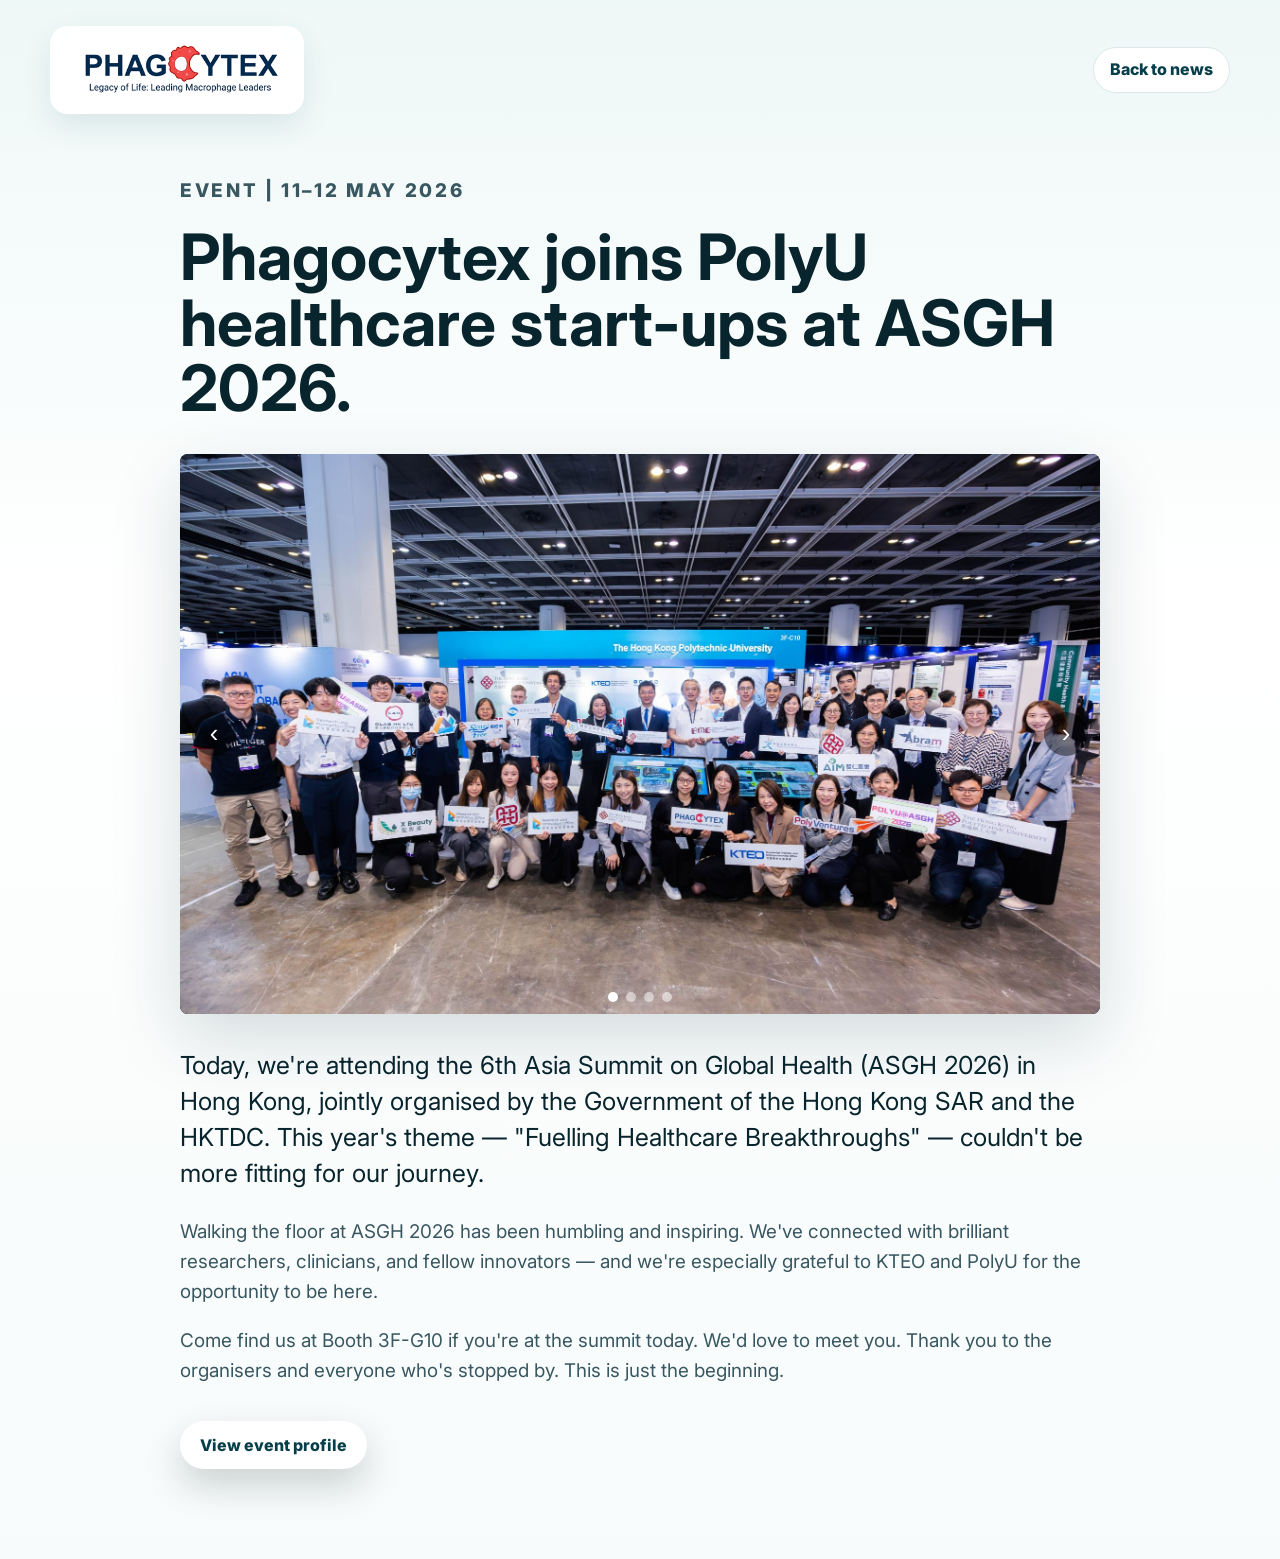
==== commit 5a0a1a9a: "Update Phagocytex site images" ====
--- a/news/asgh-2026.html
+++ b/news/asgh-2026.html
@@ -15,7 +15,7 @@
   <body class="detail-page">
     <header class="detail-header">
       <a class="brand" href="../index.html#top" aria-label="Phagocytex home">
-        <img src="../assets/phagocytex-logo-transparent.png" alt="Phagocytex" />
+        <img src="../assets/phagocytex-logo.png" alt="Phagocytex" />
       </a>
       <a class="detail-back" href="../index.html#news">Back to news</a>
     </header>
--- a/styles.css
+++ b/styles.css
@@ -22,10 +22,12 @@
 
 html {
   scroll-behavior: smooth;
+  overflow-x: hidden;
 }
 
 body {
   margin: 0;
+  overflow-x: hidden;
   background: var(--paper);
   color: var(--ink);
   font-family: "Inter", system-ui, -apple-system, BlinkMacSystemFont, "Segoe UI", sans-serif;
@@ -93,7 +95,7 @@
 }
 
 .brand img {
-  width: 186px;
+  width: 220px;
   height: auto;
 }
 
@@ -277,6 +279,7 @@
 }
 
 .study-hero-figure.reveal,
+.study-data-figure.reveal,
 .news-card.reveal,
 .study-card.reveal,
 .feature-card.reveal,
@@ -285,6 +288,7 @@
 }
 
 .study-hero-figure.reveal.is-visible,
+.study-data-figure.reveal.is-visible,
 .news-card.reveal.is-visible,
 .study-card.reveal.is-visible,
 .feature-card.reveal.is-visible,
@@ -312,15 +316,13 @@
 
 /* Image zoom-in on cards */
 .news-card.reveal .news-photo,
-.study-card.reveal img,
-.study-hero-figure.reveal img {
+.study-card.reveal img {
   transform: scale(1.06);
   transition: transform 950ms cubic-bezier(0.16, 1, 0.3, 1);
 }
 
 .news-card.reveal.is-visible .news-photo,
-.study-card.reveal.is-visible img,
-.study-hero-figure.reveal.is-visible img {
+.study-card.reveal.is-visible img {
   transform: scale(1);
 }
 
@@ -587,12 +589,14 @@
 }
 
 .study-hero-figure,
-.study-grid {
+.study-grid,
+.study-data-figure {
   width: min(var(--max), 100%);
   margin: 0 auto;
 }
 
-.study-hero-figure {
+.study-hero-figure,
+.study-data-figure {
   overflow: hidden;
   border: 1px solid var(--line);
   border-radius: var(--radius);
@@ -602,6 +606,10 @@
 
 .study-hero-figure img {
   width: 100%;
+  height: auto;
+  aspect-ratio: 1409 / 705;
+  object-fit: contain;
+  padding: clamp(8px, 1.5vw, 16px);
   background: var(--white);
 }
 
@@ -611,6 +619,51 @@
   border-top: 1px solid var(--line);
   color: var(--ink-soft);
   font-size: 0.95rem;
+}
+
+.study-data-figure {
+  margin-top: 24px;
+}
+
+.study-data-figure img {
+  width: 100%;
+  height: auto;
+  aspect-ratio: 1810 / 1032;
+  object-fit: contain;
+  padding: clamp(8px, 1.4vw, 16px);
+  background: var(--white);
+}
+
+.study-data-figure figcaption {
+  display: grid;
+  gap: 10px;
+  margin: 0;
+  padding: 24px;
+  border-top: 1px solid var(--line);
+  background:
+    linear-gradient(135deg, rgba(247, 251, 251, 0.98), rgba(255, 255, 255, 0.98));
+}
+
+.study-data-figure span {
+  color: var(--amber);
+  font-size: 0.78rem;
+  font-weight: 800;
+  letter-spacing: 0.12em;
+  text-transform: uppercase;
+}
+
+.study-data-figure strong {
+  max-width: 900px;
+  color: var(--ink);
+  font-size: clamp(1.25rem, 2vw, 1.9rem);
+  line-height: 1.18;
+}
+
+.study-data-figure p {
+  max-width: 980px;
+  margin: 0;
+  color: var(--ink-soft);
+  font-size: 1rem;
 }
 
 .study-grid {
@@ -904,6 +957,24 @@
   border-bottom: 1px solid rgba(220, 231, 233, 0.84);
 }
 
+.pipeline-board.reveal .pipeline-row {
+  opacity: 0;
+  transform: translateX(-18px);
+  transition:
+    opacity 620ms ease,
+    transform 720ms cubic-bezier(0.16, 1, 0.3, 1);
+  transition-delay: calc(180ms + var(--pipeline-row-index, 0) * 120ms);
+}
+
+.pipeline-board.reveal.is-visible .pipeline-row {
+  opacity: 1;
+  transform: translateX(0);
+}
+
+.pipeline-row:nth-of-type(2) { --pipeline-row-index: 0; }
+.pipeline-row:nth-of-type(3) { --pipeline-row-index: 1; }
+.pipeline-row:nth-of-type(4) { --pipeline-row-index: 2; }
+
 .pipeline-row:last-of-type {
   border-bottom: 0;
 }
@@ -956,6 +1027,18 @@
   background: linear-gradient(90deg, var(--teal), var(--cyan));
   box-shadow: 0 10px 22px rgba(8, 109, 120, 0.18);
   transform: translateY(-50%);
+}
+
+.pipeline-board.reveal .pipeline-progress {
+  width: 0;
+  transition:
+    width 900ms cubic-bezier(0.16, 1, 0.3, 1),
+    box-shadow 900ms ease;
+  transition-delay: calc(360ms + var(--pipeline-row-index, 0) * 140ms);
+}
+
+.pipeline-board.reveal.is-visible .pipeline-progress {
+  width: var(--progress);
 }
 
 .pipeline-progress::after {
@@ -994,6 +1077,20 @@
   transform: translateY(-50%);
 }
 
+.pipeline-board.reveal .pipeline-stage {
+  opacity: 0;
+  transform: translateY(-50%) translateX(-8px);
+  transition:
+    opacity 480ms ease,
+    transform 620ms cubic-bezier(0.16, 1, 0.3, 1);
+  transition-delay: calc(760ms + var(--pipeline-row-index, 0) * 140ms);
+}
+
+.pipeline-board.reveal.is-visible .pipeline-stage {
+  opacity: 1;
+  transform: translateY(-50%) translateX(0);
+}
+
 .pipeline-stage-soft {
   border-color: rgba(201, 146, 61, 0.28);
   color: #835f29;
@@ -1043,6 +1140,66 @@
 .contact p {
   max-width: 700px;
   font-size: 1.08rem;
+}
+
+.social-links {
+  display: grid;
+  gap: 12px;
+  max-width: 560px;
+  margin-top: 28px;
+}
+
+.social-links a {
+  display: grid;
+  grid-template-columns: 48px 1fr;
+  align-items: center;
+  gap: 14px;
+  min-height: 74px;
+  padding: 13px 16px;
+  border: 1px solid rgba(8, 109, 120, 0.16);
+  border-radius: var(--radius);
+  background: rgba(255, 255, 255, 0.78);
+  box-shadow: 0 14px 35px rgba(6, 68, 78, 0.08);
+  transition: transform 180ms ease, border-color 180ms ease, box-shadow 180ms ease, background 180ms ease;
+}
+
+.social-links a:hover {
+  border-color: rgba(8, 109, 120, 0.34);
+  background: var(--white);
+  box-shadow: 0 18px 44px rgba(6, 68, 78, 0.12);
+  transform: translateY(-2px);
+}
+
+.social-icon {
+  display: inline-flex;
+  width: 48px;
+  height: 48px;
+  align-items: center;
+  justify-content: center;
+  border-radius: var(--radius);
+  background: var(--teal);
+  color: var(--white);
+  font-size: 1.1rem;
+  font-weight: 900;
+  line-height: 1;
+}
+
+.social-links strong,
+.social-links small {
+  display: block;
+}
+
+.social-links strong {
+  color: var(--ink);
+  font-size: 1rem;
+  line-height: 1.25;
+}
+
+.social-links small {
+  margin-top: 3px;
+  color: var(--muted);
+  font-size: 0.88rem;
+  line-height: 1.35;
 }
 
 .contact-card {
@@ -1135,6 +1292,7 @@
 
 .site-footer {
   display: flex;
+  align-items: flex-start;
   justify-content: space-between;
   gap: 28px;
   padding: 34px clamp(20px, 5vw, 72px) 46px;
@@ -1149,6 +1307,21 @@
 .site-footer p:first-child {
   color: var(--ink);
   font-weight: 800;
+}
+
+.footer-social {
+  display: flex;
+  flex-wrap: wrap;
+  gap: 12px;
+}
+
+.footer-social a {
+  color: var(--teal);
+  font-weight: 800;
+}
+
+.footer-social a:hover {
+  color: var(--teal-deep);
 }
 
 .detail-page {
@@ -1448,7 +1621,7 @@
   }
 
   .brand img {
-    width: 156px;
+    width: 174px;
   }
 
   .hero {
@@ -1573,6 +1746,14 @@
     transform: none;
   }
 
+  .pipeline-board.reveal .pipeline-stage {
+    transform: translateY(-6px);
+  }
+
+  .pipeline-board.reveal.is-visible .pipeline-stage {
+    transform: translateY(0);
+  }
+
   .study-hero-figure figcaption,
   .study-card div {
     padding: 18px;
